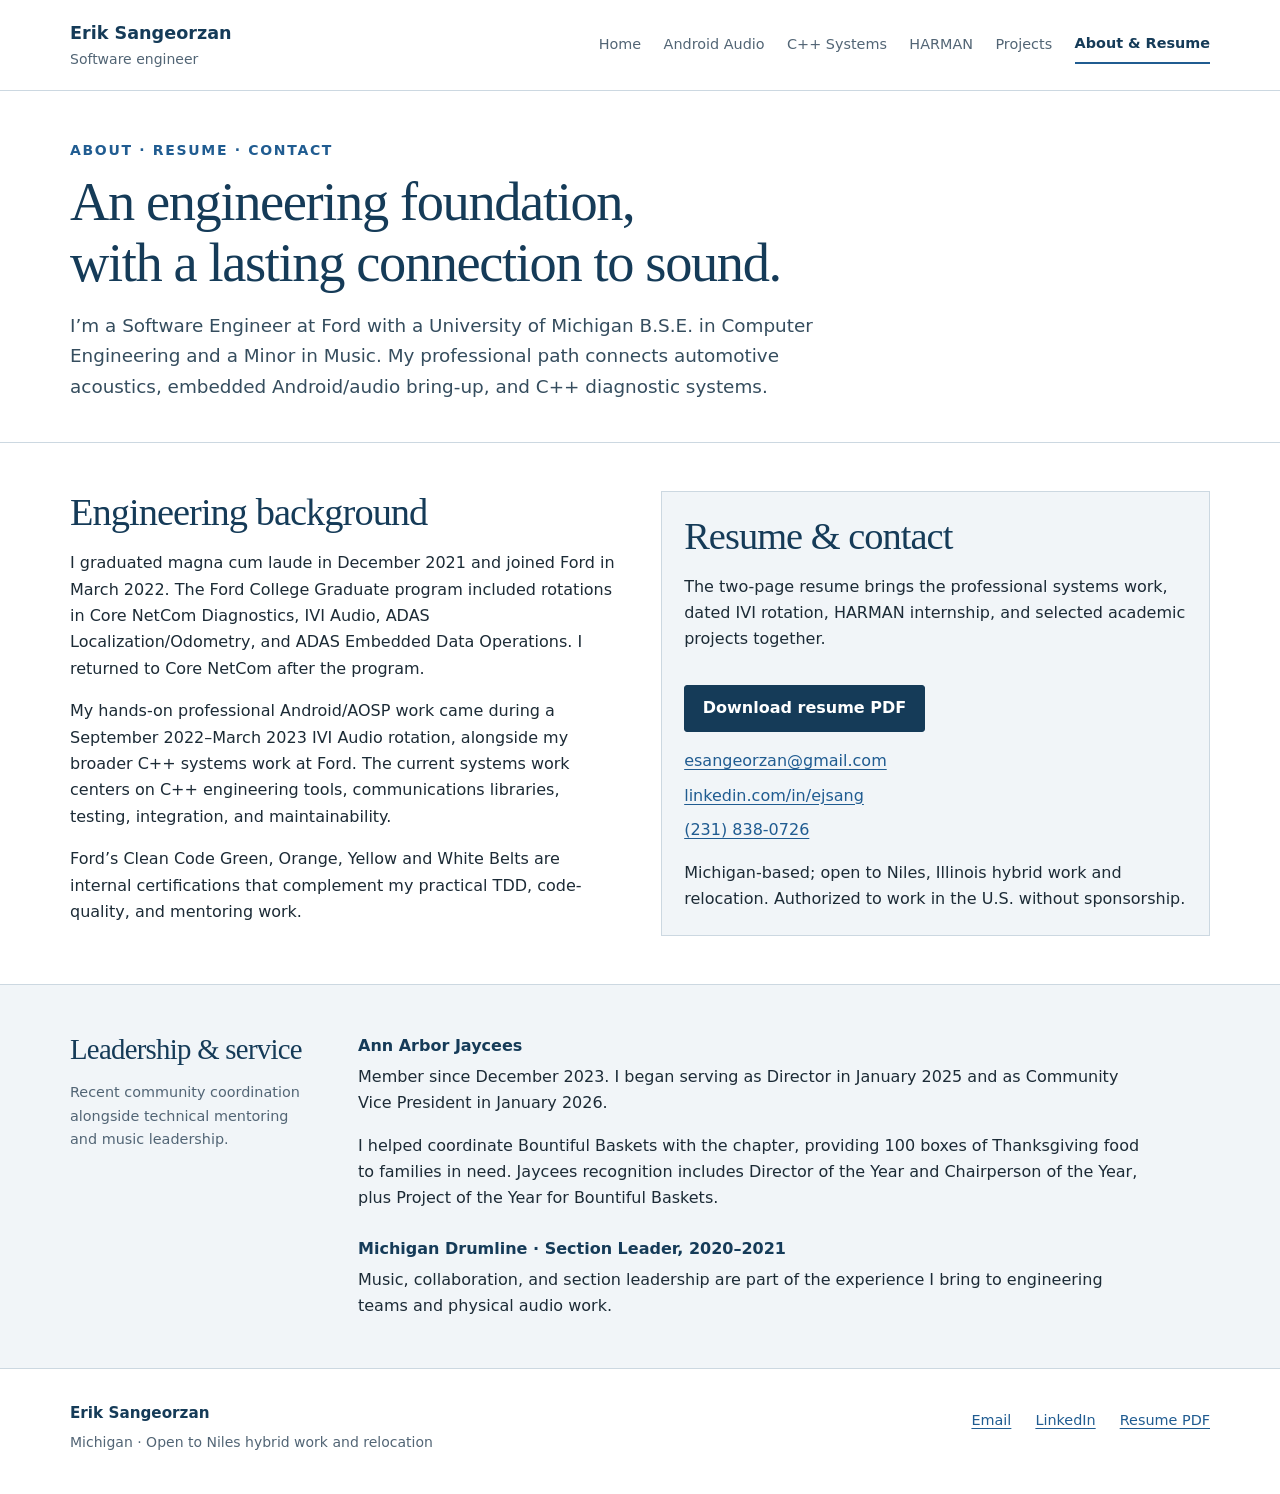
==== public/about.html @ 791e93b9 "Publish reviewed Shure portfolio [skip ci]" ====
<!doctype html>
<html lang="en"><head><meta charset="utf-8"><meta name="viewport" content="width=device-width, initial-scale=1">
<title>About, Resume &amp; Contact | Erik Sangeorzan</title>
<meta name="description" content="Erik Sangeorzan: Computer Engineering and music, professional systems/audio work, Ann Arbor Jaycees leadership, resume and contact information.">
<meta name="color-scheme" content="light"><link rel="icon" type="image/svg+xml" href="data:image/svg+xml,%3Csvg%20xmlns%3D%22http%3A//www.w3.org/2000/svg%22%20viewBox%3D%220%200%2032%2032%22%3E%3Crect%20width%3D%2232%22%20height%3D%2232%22%20rx%3D%225%22%20fill%3D%22%23153b58%22/%3E%3Cpath%20d%3D%22M9%208h15v4H13v3h9v4h-9v3h11v4H9z%22%20fill%3D%22white%22/%3E%3C/svg%3E">
<link rel="stylesheet" href="assets/site.css"><script src="assets/site.js" defer></script></head>
<body><a class="skip-link" href="#main">Skip to content</a>
<header class="site-header"><div class="wrap navigation"><a class="brand" href="index.html">Erik Sangeorzan<span>Software engineer</span></a>
<button class="nav-toggle" aria-expanded="false" aria-controls="primary-nav">Menu</button>
<nav id="primary-nav" aria-label="Primary"><ul><li><a href="index.html">Home</a></li><li><a href="android-audio.html">Android Audio</a></li><li><a href="cpp-systems.html">C++ Systems</a></li><li><a href="harman-validation.html">HARMAN</a></li><li><a href="embedded-dsp.html">Projects</a></li><li><a href="about.html" aria-current="page">About & Resume</a></li></ul></nav></div></header>
<main id="main" tabindex="-1">
<section class="page-hero"><div class="wrap"><p class="eyebrow">About · Resume · Contact</p><h1>An engineering foundation,<br>with a lasting connection to sound.</h1><p class="lede">I’m a Software Engineer at Ford with a University of Michigan B.S.E. in Computer Engineering and a Minor in Music. My professional path connects automotive acoustics, embedded Android/audio bring-up, and C++ diagnostic systems.</p></div></section>
<section class="section"><div class="wrap two-column"><div><h2>Engineering background</h2><p>I graduated magna cum laude in December 2021 and joined Ford in March 2022. The Ford College Graduate program included rotations in Core NetCom Diagnostics, IVI Audio, ADAS Localization/Odometry, and ADAS Embedded Data Operations. I returned to Core NetCom after the program.</p><p>My hands-on professional Android/AOSP work came during a September 2022–March 2023 IVI Audio rotation, alongside my broader C++ systems work at Ford. The current systems work centers on C++ engineering tools, communications libraries, testing, integration, and maintainability.</p><p>Ford’s Clean Code Green, Orange, Yellow and White Belts are internal certifications that complement my practical TDD, code-quality, and mentoring work.</p></div><aside class="resume-panel" aria-labelledby="resume-heading"><h2 id="resume-heading">Resume & contact</h2><p>The two-page resume brings the professional systems work, dated IVI rotation, HARMAN internship, and selected academic projects together.</p><a class="button" href="documents/Erik_Sangeorzan_Shure_4874_Resume.pdf" download>Download resume PDF</a><ul class="contact-list"><li><a href="mailto:esangeorzan@gmail.com">esangeorzan@gmail.com</a></li><li><a href="https://www.linkedin.com/in/ejsang/">linkedin.com/in/ejsang</a></li><li><a href="tel:+12318380726">(231) 838-0726</a></li></ul><p>Michigan-based; open to Niles, Illinois hybrid work and relocation. Authorized to work in the U.S. without sponsorship.</p></aside></div></section>
<section class="section soft"><div class="wrap section-layout"><div class="section-label"><h2>Leadership & service</h2><p>Recent community coordination alongside technical mentoring and music leadership.</p></div><div class="section-body"><div class="service-item"><strong>Ann Arbor Jaycees</strong><p>Member since December 2023. I began serving as Director in January 2025 and as Community Vice President in January 2026.</p><p>I helped coordinate Bountiful Baskets with the chapter, providing 100 boxes of Thanksgiving food to families in need. Jaycees recognition includes Director of the Year and Chairperson of the Year, plus Project of the Year for Bountiful Baskets.</p></div><div class="service-item"><strong>Michigan Drumline · Section Leader, 2020–2021</strong><p>Music, collaboration, and section leadership are part of the experience I bring to engineering teams and physical audio work.</p></div></div></div></section>
</main>
<footer class="site-footer"><div class="wrap footer-content"><div><strong>Erik Sangeorzan</strong><span>Michigan · Open to Niles hybrid work and relocation</span></div>
<nav aria-label="Contact"><a href="mailto:esangeorzan@gmail.com">Email</a><a href="https://www.linkedin.com/in/ejsang/">LinkedIn</a><a href="documents/Erik_Sangeorzan_Shure_4874_Resume.pdf" download>Resume PDF</a></nav></div></footer></body></html>
---- public/assets/site.css ----
:root{--ink:#1c2b36;--muted:#526575;--navy:#153b58;--blue:#205c91;--line:#ccd8e1;--paper:#fff;--wash:#f1f5f8;--max:1140px}
*{box-sizing:border-box}html{font-size:16px;scroll-padding-top:6rem}body{margin:0;background:var(--paper);color:var(--ink);font-family:system-ui,-apple-system,"Segoe UI",sans-serif;line-height:1.65}a{color:var(--blue);text-underline-offset:.2em}a:hover{color:var(--navy)}a:focus-visible,button:focus-visible{outline:3px solid #205c91;outline-offset:5px;border-radius:2px}.wrap{width:min(var(--max),100% - 3.5rem);margin-inline:auto}.site-header{border-bottom:1px solid var(--line);background:#fff;position:sticky;top:0;z-index:10}.navigation{display:flex;justify-content:space-between;align-items:center;gap:2rem;min-height:90px}.brand{color:var(--navy);font-size:1.1rem;font-weight:750;text-decoration:none;white-space:nowrap}.brand span{display:block;font-size:.875rem;font-weight:400;color:var(--muted);margin-top:.05rem}.navigation nav ul{display:flex;align-items:center;gap:1.4rem;list-style:none;padding:0;margin:0}.navigation nav a{font-size:.9rem;display:block;padding:.4rem 0;color:var(--muted);text-decoration:none;white-space:nowrap}.navigation nav a[aria-current]{color:var(--navy);font-weight:700;border-bottom:2px solid var(--blue)}.nav-toggle{display:none}.skip-link{position:fixed;left:1rem;top:-6rem;z-index:30;background:var(--navy);color:#fff;padding:.6rem 1rem}.skip-link:focus{top:1rem}main:focus{outline:none}
h1,h2{color:var(--navy);font-family:Georgia,"Times New Roman",serif;font-weight:400;line-height:1.12;letter-spacing:-.025em}h1{font-size:clamp(2.25rem,4.25vw,3.7rem);margin:.55rem 0 1.1rem}h2{font-size:clamp(1.8rem,3vw,2.6rem);margin:0 0 1rem}h3{color:var(--navy);font-size:1.15rem;line-height:1.35;margin:0 0 .6rem}p{margin:0 0 1rem}p:last-child{margin-bottom:0}.eyebrow{text-transform:uppercase;letter-spacing:.12em;font-size:.875rem;font-weight:700;color:var(--blue);margin:0 0 .6rem}.lede{font-size:1.15rem;color:#354d5e;max-width:760px}.hero{padding:3.5rem 0 3rem}.home-hero{display:grid;grid-template-columns:minmax(0,2.3fr) minmax(230px,1fr);gap:3.5rem;align-items:start}.home-hero h1{max-width:760px}.scope-list{margin:1rem 0 0;padding-left:1.5rem;border-left:2px solid var(--blue)}.scope-list div{margin-bottom:1.1rem}.scope-list dt{font-size:.875rem;color:var(--muted)}.scope-list dd{margin:0;font-weight:650;color:var(--navy)}.actions{display:flex;gap:.8rem;flex-wrap:wrap;margin-top:1.4rem}.button{display:inline-flex;align-items:center;justify-content:center;min-height:44px;padding:.6rem 1.1rem;background:var(--navy);color:#fff;border:1px solid var(--navy);border-radius:3px;text-decoration:none;font-weight:650}.button:hover{background:#254e6e;color:#fff}.button.secondary{background:#fff;color:var(--navy)}.section{padding:3rem 0;border-top:1px solid var(--line)}.section.soft{background:var(--wash)}.section-intro{max-width:760px;margin-bottom:1.75rem}.two-column{display:grid;grid-template-columns:1fr 1fr;gap:2.6rem}.case-row{display:grid;grid-template-columns:4rem 1fr;gap:1rem;padding:1.8rem 0;border-top:1px solid var(--line)}.case-row:first-child{border-top:0;padding-top:0}.case-number{font-family:Georgia,serif;color:var(--blue);font-size:1.75rem}.case-row h3{font-family:Georgia,serif;font-size:1.75rem;font-weight:400}.case-row p{max-width:770px}.case-meta{font-size:.9rem;color:var(--muted);margin-bottom:.55rem}.text-link{font-weight:650;display:inline-block;min-height:44px;padding:.5rem 0}.page-hero{padding:3rem 0 2.5rem}.page-hero h1{max-width:900px}.facts{display:flex;flex-wrap:wrap;gap:1rem 2rem;margin-top:1.5rem;font-size:.9rem;color:var(--muted)}.facts strong{color:var(--navy);display:block;font-size:1rem}.section-layout{display:grid;grid-template-columns:240px minmax(0,1fr);gap:3rem}.section-label h2{font-size:1.8rem}.section-label p{font-size:.9rem;color:var(--muted)}.section-body{min-width:0;max-width:790px}.section-body>p{max-width:72ch}.clean-list{padding-left:1.2rem;margin:.5rem 0}.clean-list li{margin-bottom:.6rem}.reading-links{display:flex;gap:1.4rem;flex-wrap:wrap}.reading-links a{font-size:.9rem;min-height:44px;display:inline-flex;align-items:center}.note{background:var(--wash);border-left:3px solid var(--blue);padding:1.1rem 1.3rem;margin-top:1.5rem}.note h3{font-size:1rem}.note p{font-size:.95rem}.flow-figure{margin:1.5rem 0}.flow{display:grid;grid-template-columns:repeat(var(--nodes,3),minmax(0,1fr));gap:1.6rem;list-style:none;margin:0;padding:0}.flow li{position:relative;background:#fff;border:1px solid var(--line);border-top:3px solid var(--blue);padding:1rem .9rem;min-width:0}.flow li:not(:last-child):after{content:"→";position:absolute;right:-1.3rem;top:50%;transform:translateY(-50%);font-size:1.2rem;color:var(--blue)}.flow strong{display:block;font-size:.95rem;color:var(--navy);line-height:1.35}.flow span{font-size:.875rem;color:var(--muted);display:block;margin-top:.4rem}.flow-figure figcaption{font-size:.875rem;color:var(--muted);margin-top:.7rem;max-width:75ch}.steps{list-style:none;padding:0;margin:0;counter-reset:step}.steps li{counter-increment:step;position:relative;padding:0 0 1.5rem 3rem;margin-left:1rem;border-left:1px solid var(--line)}.steps li:last-child{border-left-color:transparent;padding-bottom:0}.steps li:before{content:counter(step,decimal-leading-zero);position:absolute;left:-1rem;top:-.1rem;background:white;color:var(--blue);font-size:.9rem;font-weight:750;padding:.1rem .3rem}.steps h3{font-size:1.05rem}.results{display:grid;grid-template-columns:repeat(2,minmax(0,1fr));gap:1.5rem}.result{border-top:2px solid var(--blue);padding-top:.9rem}.result strong{display:block;color:var(--navy);font-size:1.7rem;line-height:1.2;margin-bottom:.4rem}.result p{font-size:.9rem;color:var(--muted)}.story{padding:2rem 0;border-bottom:1px solid var(--line)}.story:first-child{padding-top:0}.story:last-child{border-bottom:0;padding-bottom:0}.story h3{font-size:1.4rem;margin-bottom:1rem}.engineering-story{margin:0;display:grid;grid-template-columns:7rem 1fr;gap:.7rem 1.4rem}.engineering-story dt{font-size:.875rem;font-weight:700;color:var(--blue)}.engineering-story dd{margin:0}.project{padding:2.5rem 0;border-top:1px solid var(--line)}.project:first-child{padding-top:0;border-top:0}.project h2{font-size:2rem}.project-details{display:grid;grid-template-columns:minmax(220px,1fr) minmax(0,2fr);gap:3rem}.project-context{font-size:.9rem;color:var(--muted)}.project-context dt{font-weight:700;color:var(--navy);margin-top:.75rem}.project-context dd{margin:0}.project-context div:first-child dt{margin-top:0}.project-copy h3{font-size:1rem;margin-top:1.2rem}.project-copy h3:first-child{margin-top:0}.resume-panel{padding:1.4rem;border:1px solid var(--line);background:var(--wash)}.resume-panel h3{margin-bottom:.5rem}.resume-panel .button{margin-top:1rem}.service-item{margin-bottom:1.5rem}.service-item:last-child{margin-bottom:0}.service-item strong{display:block;color:var(--navy);margin-bottom:.3rem}.site-footer{border-top:1px solid var(--line);padding:2rem 0 2.5rem}.footer-content{display:flex;align-items:start;justify-content:space-between;gap:2rem}.footer-content strong{font-size:.95rem;color:var(--navy);display:block}.footer-content span{display:block;font-size:.875rem;color:var(--muted);margin-top:.3rem}.footer-content nav{display:flex;flex-wrap:wrap;gap:1.5rem}.footer-content nav a{font-size:.9rem;min-height:44px;display:inline-block;padding:.5rem 0}.contact-list{padding:0;list-style:none}.contact-list li{margin-bottom:.5rem;overflow-wrap:anywhere}
@media(max-width:1020px){.navigation{gap:1rem}.navigation nav ul{gap:.9rem}.brand{font-size:1rem}.navigation nav a{font-size:.875rem}.home-hero{gap:2rem}.section-layout{grid-template-columns:190px 1fr;gap:2rem}}
@media(max-width:1020px){.wrap{width:calc(100% - 2.25rem)}.navigation{min-height:78px;flex-wrap:wrap;position:relative;padding:.8rem 0}.navigation nav{width:100%}.navigation nav ul{flex-wrap:wrap;gap:.5rem 1.5rem}.js .nav-toggle{display:block;border:1px solid var(--line);padding:.45rem .85rem;min-height:44px;background:white;font:inherit;font-size:.9rem;color:var(--navy);border-radius:3px}.js .navigation nav{display:none}.js .navigation nav.is-open{display:block}.js .navigation nav ul{display:grid;grid-template-columns:1fr 1fr;margin-top:.5rem}.navigation nav a{min-height:44px;display:inline-flex;align-items:center}.home-hero{grid-template-columns:1fr}.scope-list{display:grid;grid-template-columns:1fr 1fr;gap:1rem;margin-top:0}.scope-list div{margin:0}.hero,.page-hero{padding:2.25rem 0}.two-column,.section-layout,.project-details{grid-template-columns:1fr;gap:1.4rem}.section{padding:2.3rem 0}.section-label p{max-width:65ch}.flow{grid-template-columns:1fr}.flow li:not(:last-child):after{content:"↓";right:auto;top:auto;bottom:-1.55rem;left:50%;transform:translateX(-50%)}.footer-content{flex-direction:column;gap:1rem}.facts{gap:1rem 1.5rem}.project-context{display:grid;grid-template-columns:1fr 1fr;gap:.5rem 1rem}.project-context dt{margin-top:0}.project{padding:2rem 0}}
@media(max-width:480px){.scope-list{grid-template-columns:1fr}.engineering-story{grid-template-columns:1fr;gap:.2rem}.engineering-story dd{margin-bottom:.8rem}.case-row{grid-template-columns:2rem 1fr;gap:.75rem}.case-number{font-size:1.35rem}.case-row h3{font-size:1.55rem}.results{gap:1rem}.result strong{font-size:1.4rem}.project-context{grid-template-columns:1fr}.project-context div{margin-bottom:.3rem}.lede{font-size:1.08rem}}
@media(prefers-reduced-motion:reduce){html{scroll-behavior:auto}}
@media print{.site-header,.site-footer,.actions,.reading-links{display:none}.section,.page-hero,.hero{padding:1rem 0}.wrap{width:100%}.section-layout{display:block}.flow li{break-inside:avoid}.note,.story,.project{break-inside:avoid}h1{font-size:2.3rem}h2{font-size:1.8rem}}
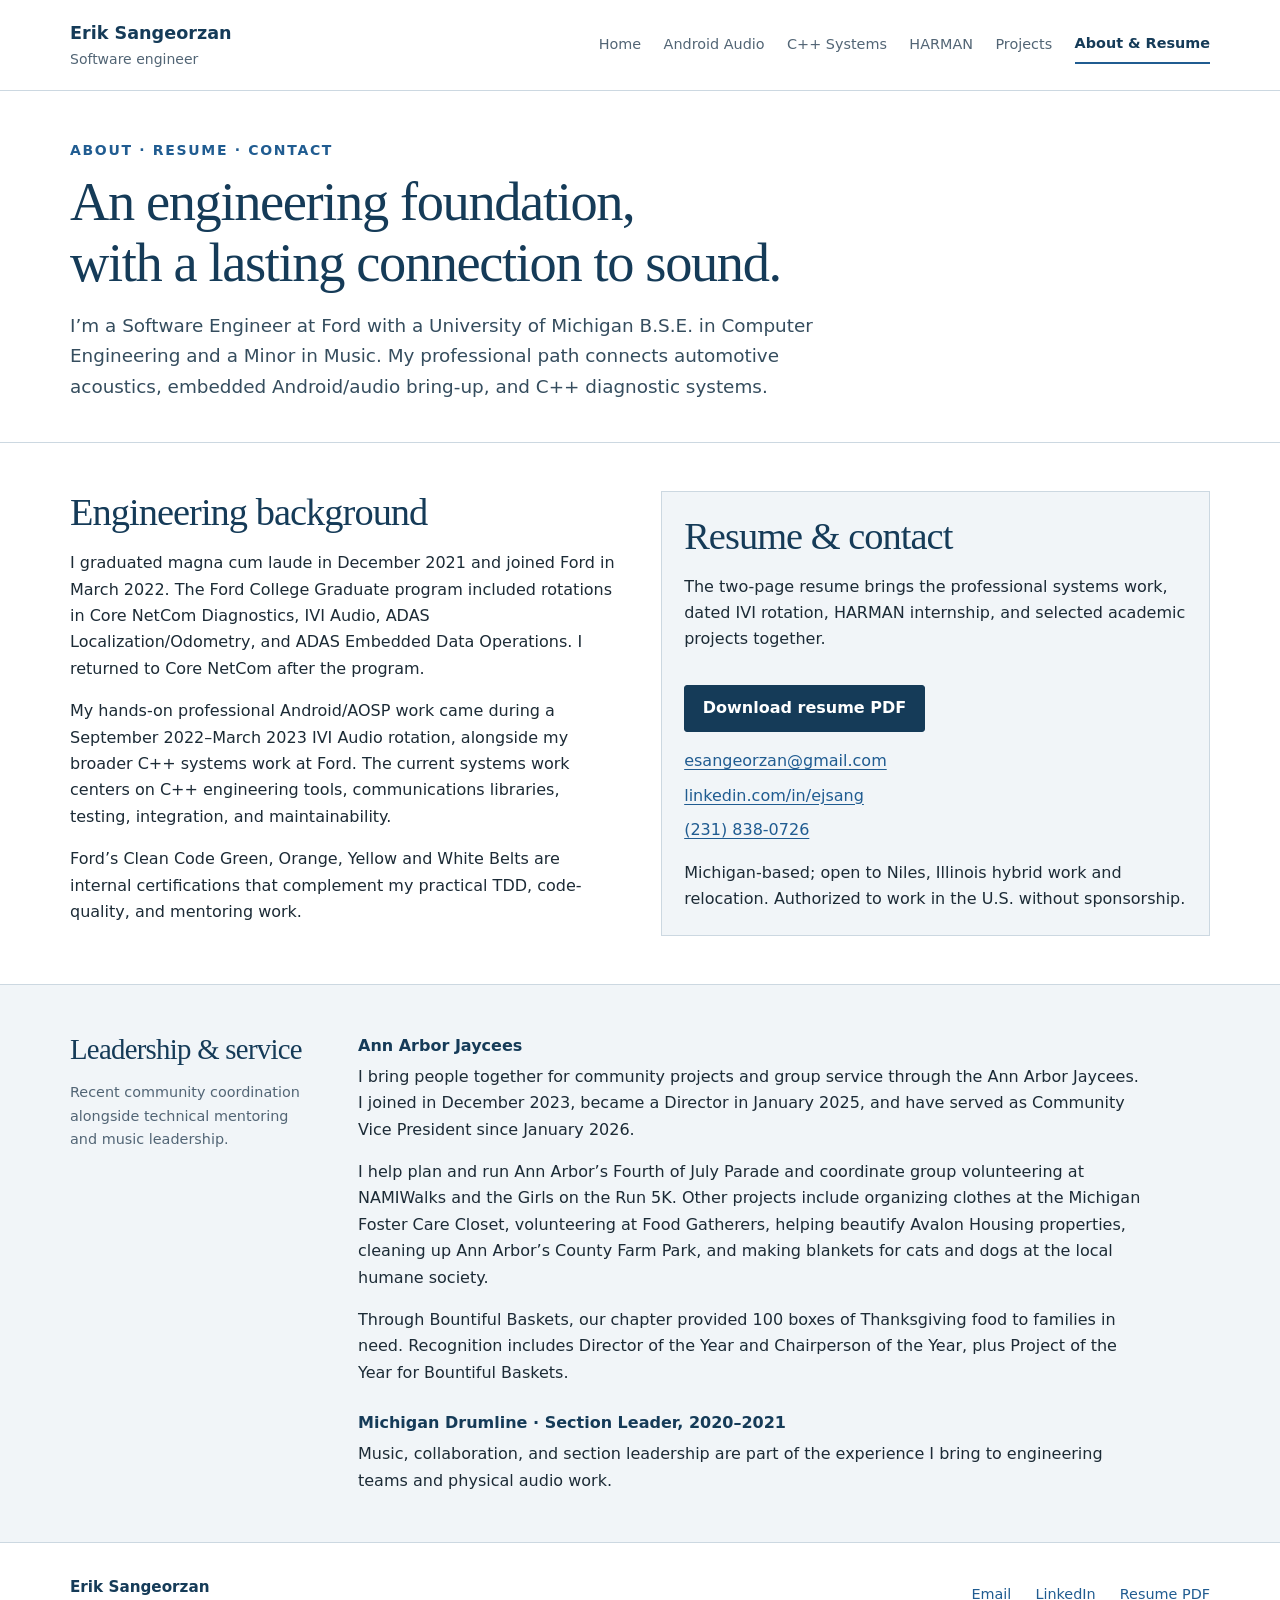
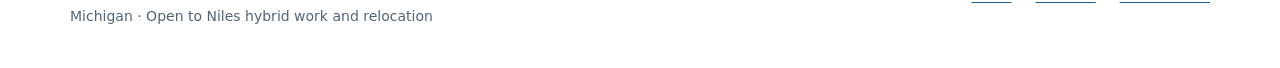
==== commit 70cb8dad: "Update community leadership, robot navigation and coverage" ====
--- a/public/about.html
+++ b/public/about.html
@@ -11,7 +11,7 @@
 <main id="main" tabindex="-1">
 <section class="page-hero"><div class="wrap"><p class="eyebrow">About · Resume · Contact</p><h1>An engineering foundation,<br>with a lasting connection to sound.</h1><p class="lede">I’m a Software Engineer at Ford with a University of Michigan B.S.E. in Computer Engineering and a Minor in Music. My professional path connects automotive acoustics, embedded Android/audio bring-up, and C++ diagnostic systems.</p></div></section>
 <section class="section"><div class="wrap two-column"><div><h2>Engineering background</h2><p>I graduated magna cum laude in December 2021 and joined Ford in March 2022. The Ford College Graduate program included rotations in Core NetCom Diagnostics, IVI Audio, ADAS Localization/Odometry, and ADAS Embedded Data Operations. I returned to Core NetCom after the program.</p><p>My hands-on professional Android/AOSP work came during a September 2022–March 2023 IVI Audio rotation, alongside my broader C++ systems work at Ford. The current systems work centers on C++ engineering tools, communications libraries, testing, integration, and maintainability.</p><p>Ford’s Clean Code Green, Orange, Yellow and White Belts are internal certifications that complement my practical TDD, code-quality, and mentoring work.</p></div><aside class="resume-panel" aria-labelledby="resume-heading"><h2 id="resume-heading">Resume & contact</h2><p>The two-page resume brings the professional systems work, dated IVI rotation, HARMAN internship, and selected academic projects together.</p><a class="button" href="documents/Erik_Sangeorzan_Shure_4874_Resume.pdf" download>Download resume PDF</a><ul class="contact-list"><li><a href="mailto:esangeorzan@gmail.com">esangeorzan@gmail.com</a></li><li><a href="https://www.linkedin.com/in/ejsang/">linkedin.com/in/ejsang</a></li><li><a href="tel:+12318380726">(231) 838-0726</a></li></ul><p>Michigan-based; open to Niles, Illinois hybrid work and relocation. Authorized to work in the U.S. without sponsorship.</p></aside></div></section>
-<section class="section soft"><div class="wrap section-layout"><div class="section-label"><h2>Leadership & service</h2><p>Recent community coordination alongside technical mentoring and music leadership.</p></div><div class="section-body"><div class="service-item"><strong>Ann Arbor Jaycees</strong><p>Member since December 2023. I began serving as Director in January 2025 and as Community Vice President in January 2026.</p><p>I helped coordinate Bountiful Baskets with the chapter, providing 100 boxes of Thanksgiving food to families in need. Jaycees recognition includes Director of the Year and Chairperson of the Year, plus Project of the Year for Bountiful Baskets.</p></div><div class="service-item"><strong>Michigan Drumline · Section Leader, 2020–2021</strong><p>Music, collaboration, and section leadership are part of the experience I bring to engineering teams and physical audio work.</p></div></div></div></section>
+<section class="section soft"><div class="wrap section-layout"><div class="section-label"><h2>Leadership & service</h2><p>Recent community coordination alongside technical mentoring and music leadership.</p></div><div class="section-body"><div class="service-item"><strong>Ann Arbor Jaycees</strong><p>I bring people together for community projects and group service through the Ann Arbor Jaycees. I joined in December 2023, became a Director in January 2025, and have served as Community Vice President since January 2026.</p><p>I help plan and run Ann Arbor’s Fourth of July Parade and coordinate group volunteering at NAMIWalks and the Girls on the Run 5K. Other projects include organizing clothes at the Michigan Foster Care Closet, volunteering at Food Gatherers, helping beautify Avalon Housing properties, cleaning up Ann Arbor’s County Farm Park, and making blankets for cats and dogs at the local humane society.</p><p>Through Bountiful Baskets, our chapter provided 100 boxes of Thanksgiving food to families in need. Recognition includes Director of the Year and Chairperson of the Year, plus Project of the Year for Bountiful Baskets.</p></div><div class="service-item"><strong>Michigan Drumline · Section Leader, 2020–2021</strong><p>Music, collaboration, and section leadership are part of the experience I bring to engineering teams and physical audio work.</p></div></div></div></section>
 </main>
 <footer class="site-footer"><div class="wrap footer-content"><div><strong>Erik Sangeorzan</strong><span>Michigan · Open to Niles hybrid work and relocation</span></div>
 <nav aria-label="Contact"><a href="mailto:esangeorzan@gmail.com">Email</a><a href="https://www.linkedin.com/in/ejsang/">LinkedIn</a><a href="documents/Erik_Sangeorzan_Shure_4874_Resume.pdf" download>Resume PDF</a></nav></div></footer></body></html>
